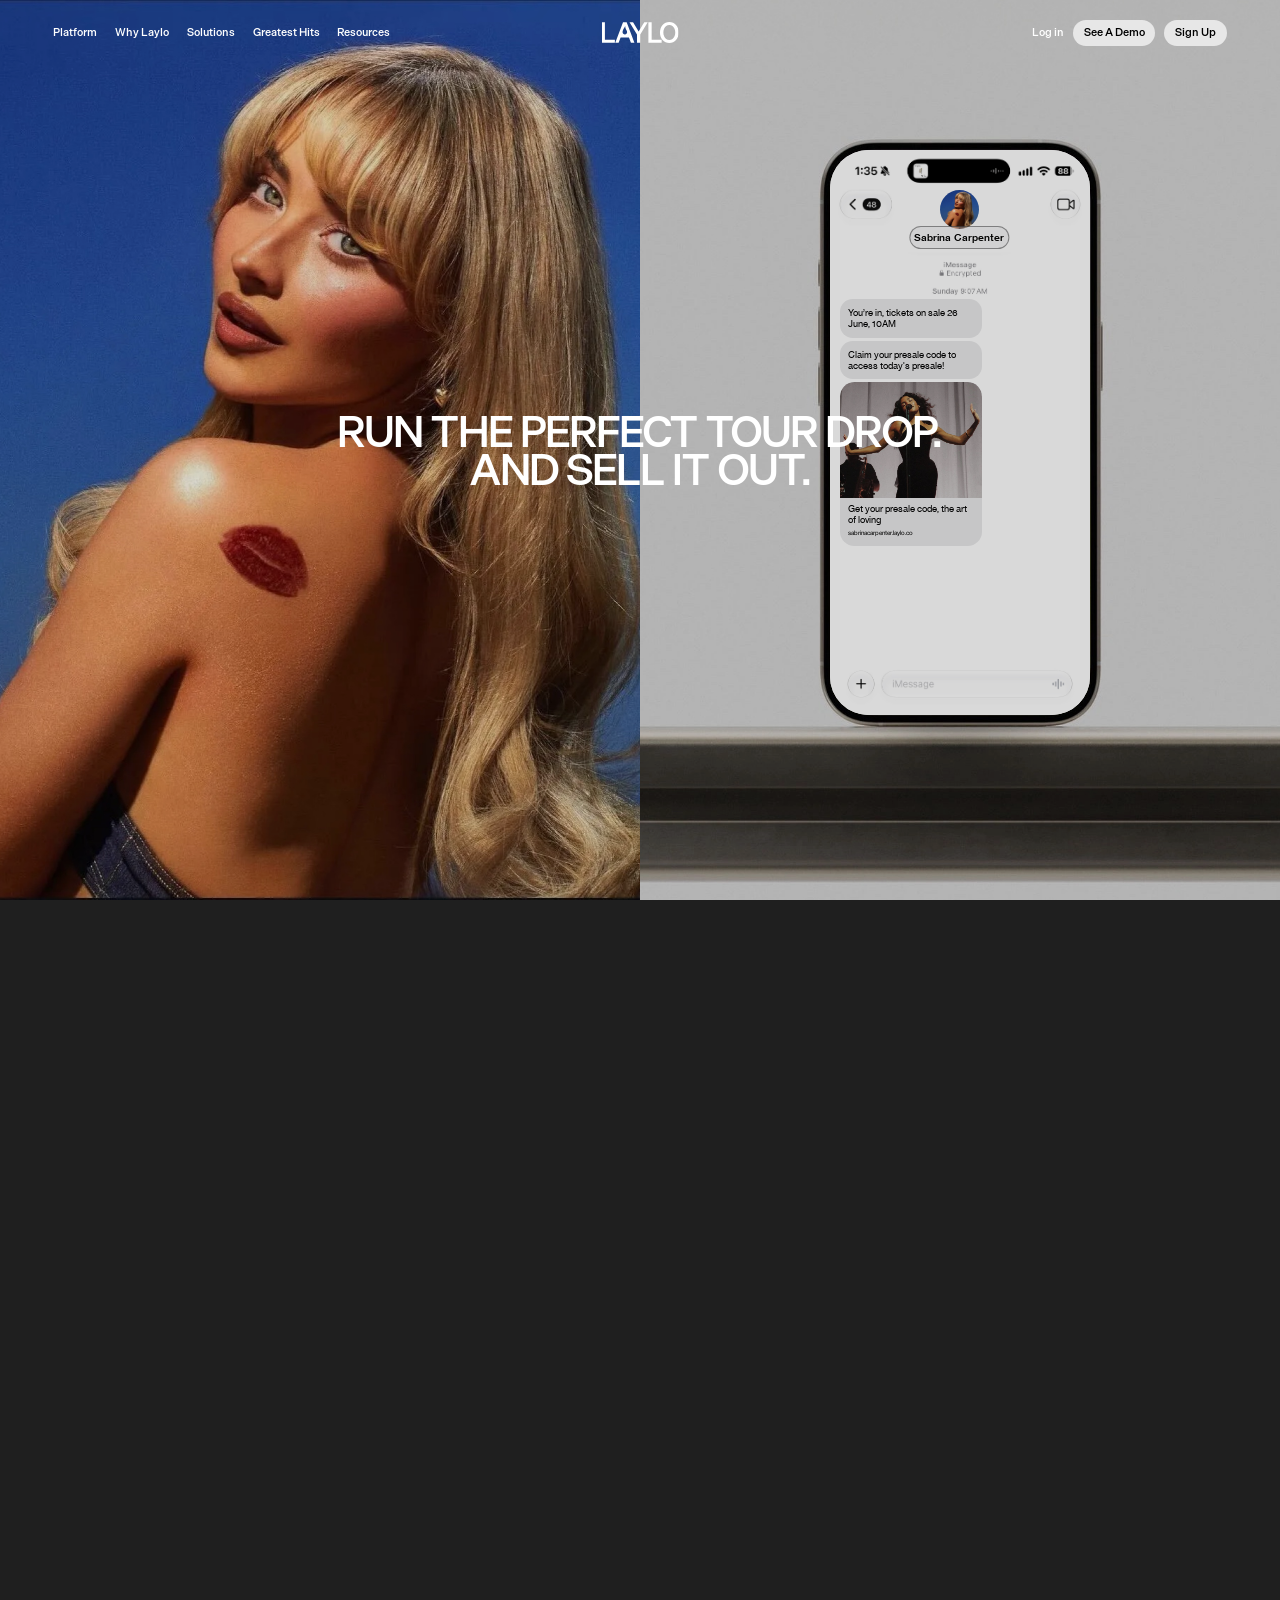
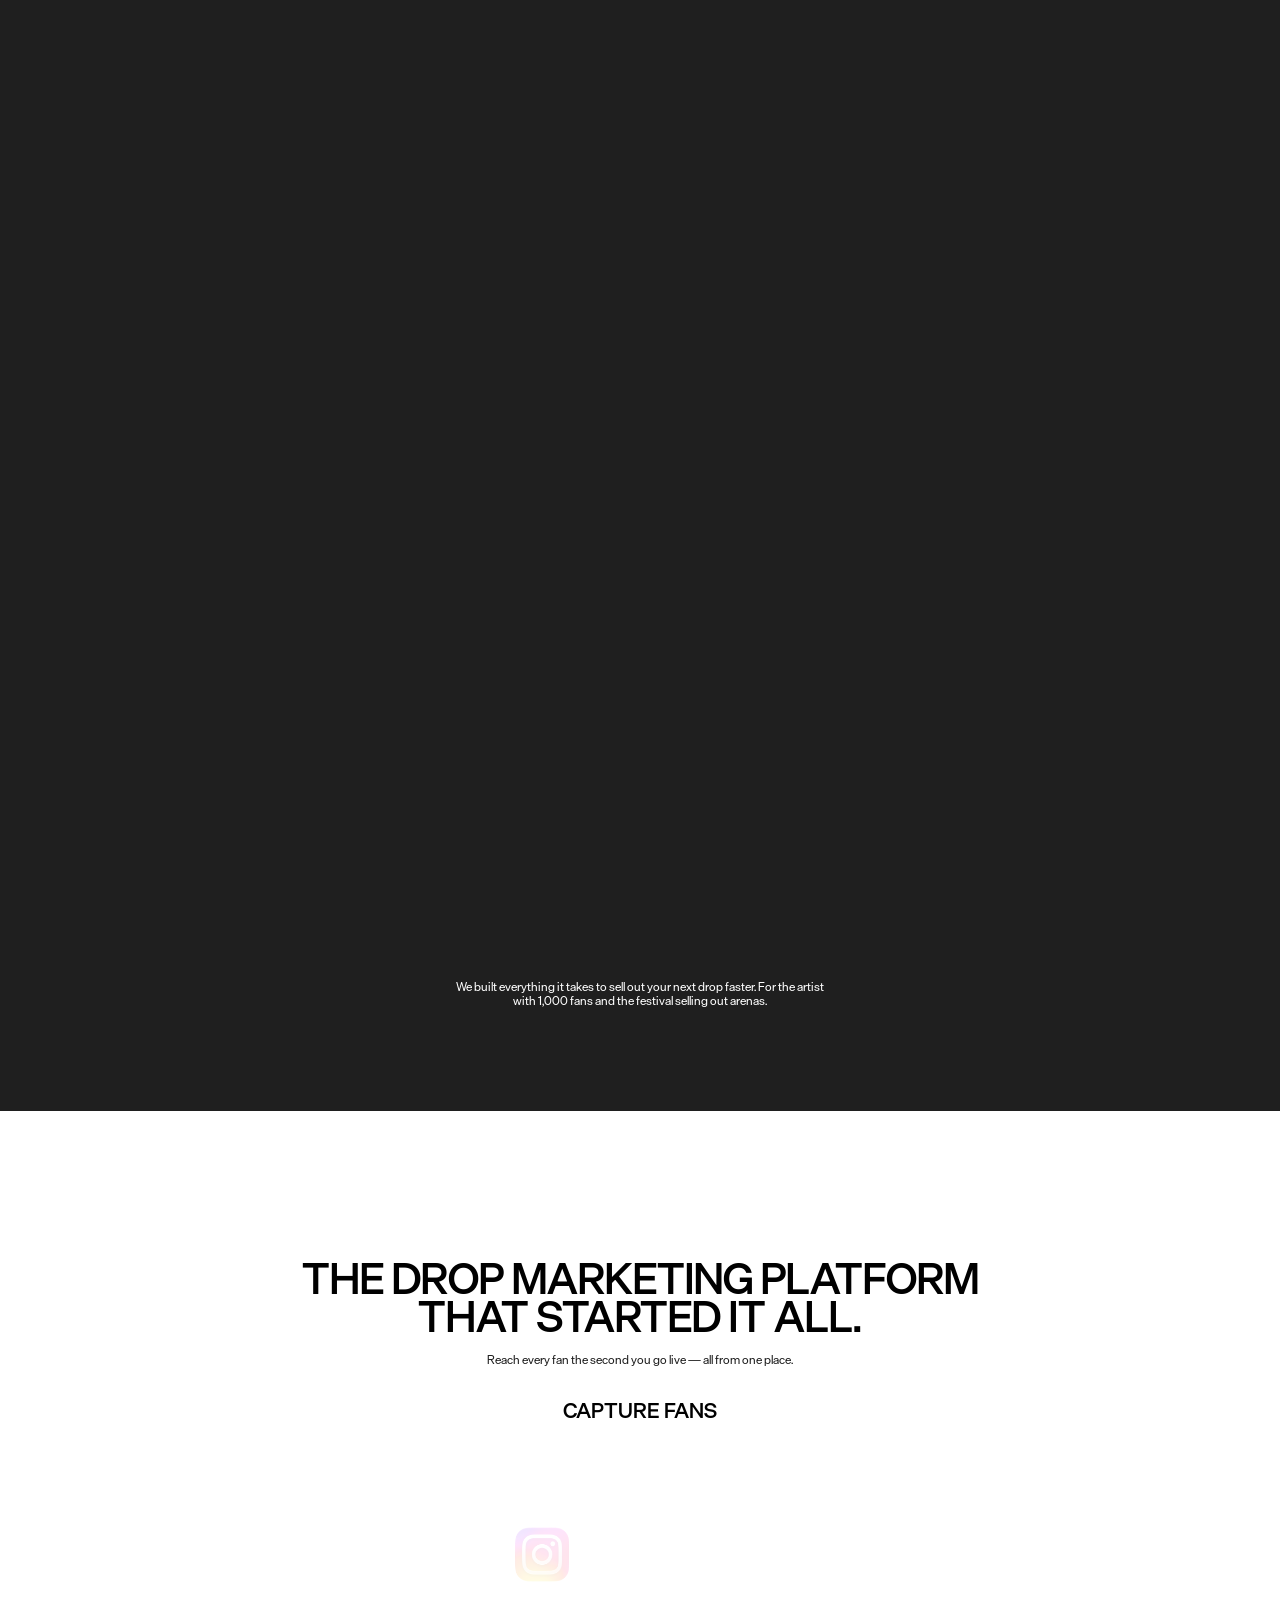
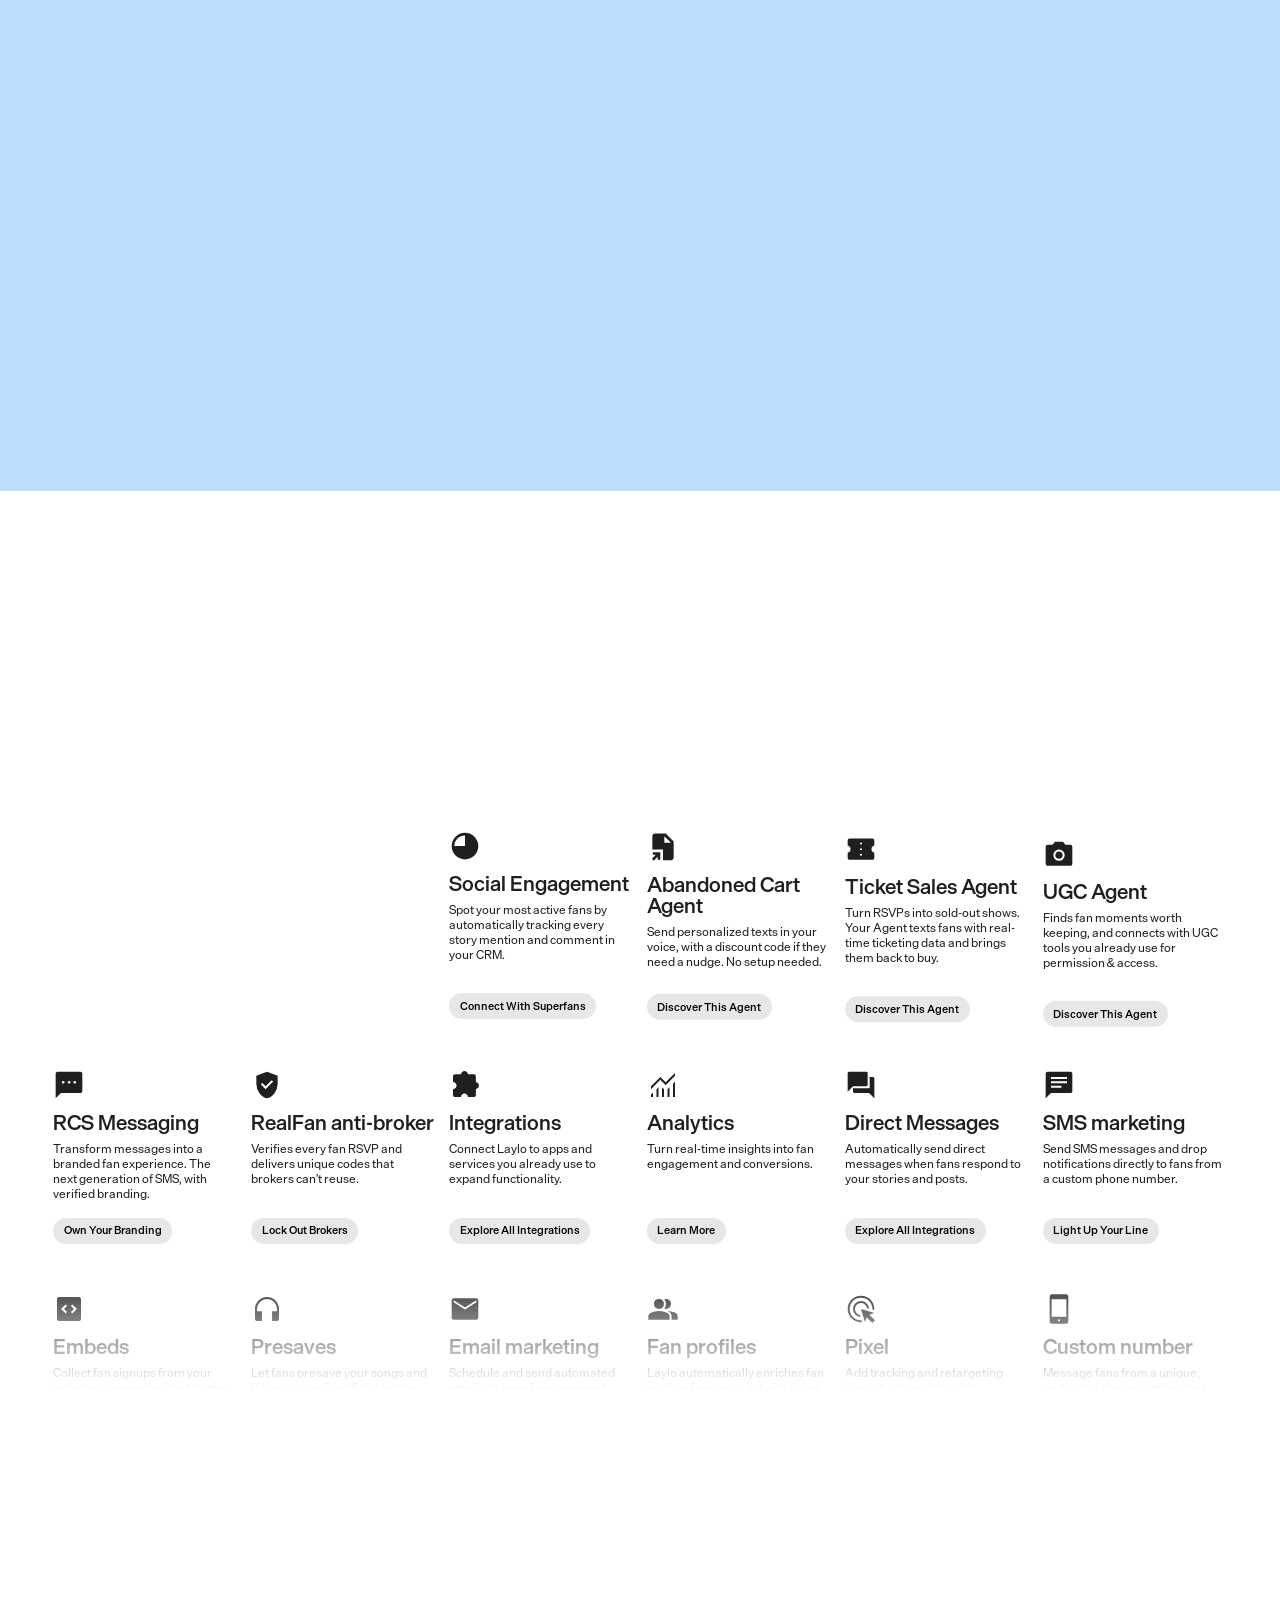
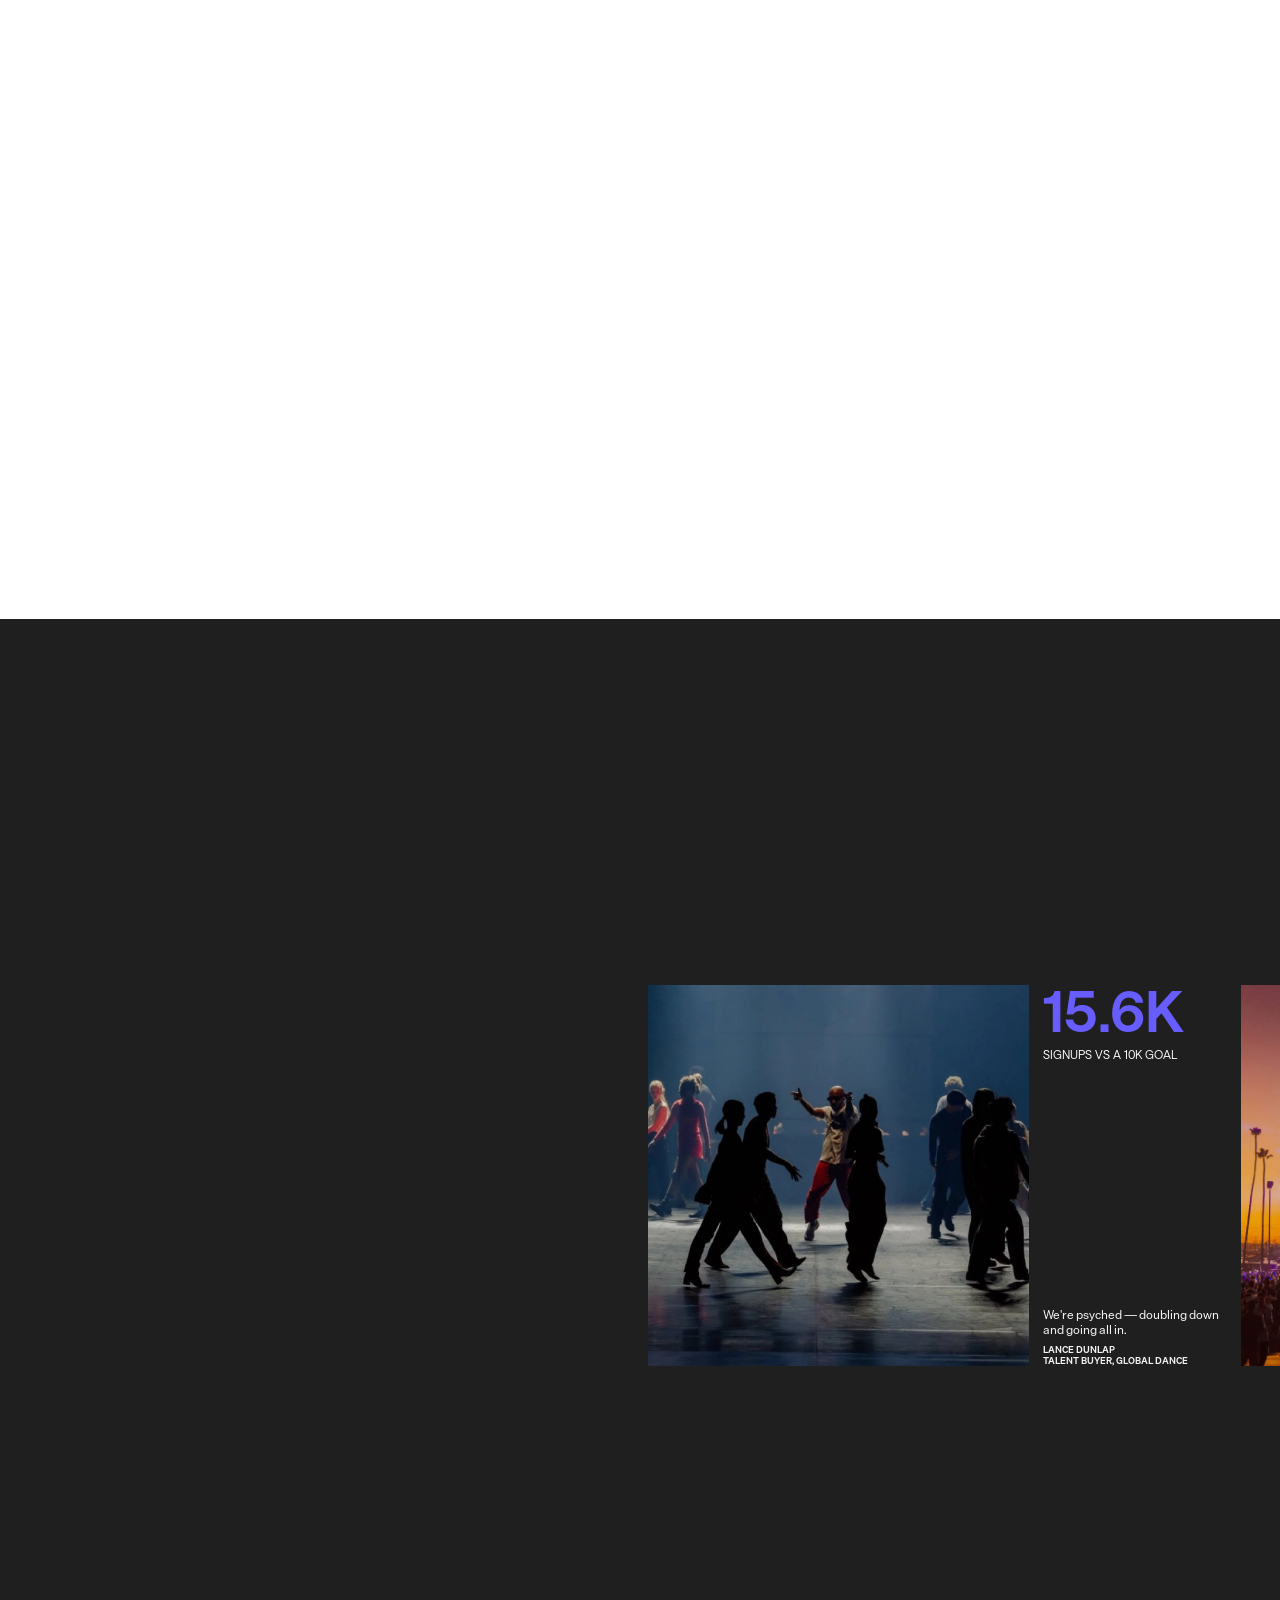
==== index.html @ ab3dd994 "Initialize" ====
<!doctype html>
<html lang="en">
<head>
  <meta charset="utf-8" />
  <meta name="viewport" content="width=device-width, initial-scale=1" />
  <title>Laylo — Run the perfect drop</title>
  <link rel="preload" href="./fonts/TestDieGroteskVF-Roman.ttf" as="font" type="font/ttf" crossorigin />
  <link rel="stylesheet" href="./styles.css" />
  <!-- Vendored locally so the prototype runs offline. -->
  <script src="./vendor/react.min.js"></script>
  <script src="./vendor/react-dom.min.js"></script>
  <script src="./vendor/htm.umd.js"></script>
  <script src="./vendor/gsap.min.js"></script>
  <script src="./vendor/ScrollTrigger.min.js"></script>
  <script src="./vendor/lenis.min.js"></script>
</head>
<body>
  <div id="root"></div>
  <script type="module" src="./src/main.js"></script>
</body>
</html>
---- styles.css ----
/* Laylo homepage prototype.
   Desktop: 1rem == 1 Figma px on the 1440 × 800 frame, scaled to fit the viewport
   (width-limited, or height-limited on short screens so pinned frames always fit). */

@font-face {
  font-family: "Die";
  src: url("./fonts/TestDieGroteskVF-Roman.ttf") format("truetype");
  font-weight: 100 900;
  font-display: block;
}
@font-face { font-family: "Saans"; src: url("./fonts/Saans-TRIAL-Regular.otf") format("opentype"); font-weight: 400; font-display: block; }
@font-face { font-family: "Saans"; src: url("./fonts/Saans-TRIAL-SemiBold.otf") format("opentype"); font-weight: 600; font-display: block; }
/* Neue Haas Grotesk: only for the iMessage UI on the hero phone screens (Figma uses it there). */
@font-face { font-family: "NHG"; src: url("./fonts/NHaasGroteskTXPro-55Rg.ttf") format("truetype"); font-weight: 400; }
@font-face { font-family: "NHG"; src: url("./fonts/NHaasGroteskTXPro-65Md.ttf") format("truetype"); font-weight: 500; }

:root {
  --ink: #1f1f1f;
  --purple: #675dff;
  --blue: #bcdfff;
  --chip: #e7e7e7;
  --ease: cubic-bezier(.2, .7, .1, 1);
}

html {
  font-size: min(calc(100vw / 1440), calc(100vh / 800));
  -webkit-text-size-adjust: 100%;
}
@supports (height: 100svh) { html { font-size: min(calc(100vw / 1440), calc(100svh / 800)); } }

*, *::before, *::after { box-sizing: border-box; }
body {
  margin: 0;
  background: var(--ink);
  color: var(--ink);
  font-family: "Die", "Helvetica Neue", Arial, sans-serif;
  font-variation-settings: "opsz" 6;
  font-size: 14rem;
  -webkit-font-smoothing: antialiased;
  -moz-osx-font-smoothing: grayscale;
  overflow-x: hidden;
}
img { display: block; }
button { font: inherit; color: inherit; background: none; border: 0; padding: 0; cursor: pointer; }
a { color: inherit; text-decoration: none; }
p, h1, h2, h3, ul, figure { margin: 0; padding: 0; }
ul { list-style: none; }

/* Die Grotesk named styles: A/B/C/D are the opsz 6/18/30/42 instances. */
.fA { font-family: "Die", sans-serif; font-variation-settings: "opsz" 6; }
.fB { font-family: "Die", sans-serif; font-variation-settings: "opsz" 18; }
.fC { font-family: "Die", sans-serif; font-variation-settings: "opsz" 30; }
.fD { font-family: "Die", sans-serif; font-variation-settings: "opsz" 42; }
.saans { font-family: "Saans", "Helvetica Neue", sans-serif; font-variation-settings: normal; }

.h-xl { font-size: 48rem; font-weight: 500; line-height: 0.9; text-transform: uppercase; text-align: center; letter-spacing: 0; }
.mask { display: block; overflow: hidden; padding-bottom: 0.04em; margin-bottom: -0.04em; }
.mask > span { display: block; }

/* A 1440 × 800 design frame, centred in its (pinned) viewport. */
.stage { position: relative; width: 1440rem; height: 800rem; margin: 0 auto; }

/* ---------- Buttons ---------- */
.pill {
  display: inline-flex; align-items: center; justify-content: center;
  padding: 8rem 12rem; border-radius: 20rem; background: var(--chip); color: #000;
  font-size: 12rem; line-height: 1.1; font-weight: 500; text-transform: capitalize; white-space: nowrap;
  transition: background .3s var(--ease), color .3s var(--ease), transform .3s var(--ease);
}
.pill:hover { background: #fff; transform: translateY(-1rem); }
.pill--grey:hover { background: var(--purple); color: #fff; }
.pill--purple { background: var(--purple); color: #fff; }
.pill--purple:hover { background: #5246f0; }
.outline-pill {
  display: inline-flex; padding: 10rem 20rem; border: 1.13rem solid currentColor; border-radius: 35rem;
  font-size: 10rem; font-weight: 600; text-transform: uppercase; line-height: normal; white-space: nowrap;
  transition: background .3s var(--ease), color .3s var(--ease);
}

/* ---------- Nav ---------- */
.navrow { position: relative; height: 73rem; color: #fff; }
.navrow__links { position: absolute; left: 60rem; top: 30rem; display: flex; gap: 20rem; font-size: 12rem; font-weight: 500; line-height: 1.1; }
.navrow__links a { position: relative; }
.navrow__links a::after {
  content: ""; position: absolute; left: 0; right: 0; bottom: -3rem; height: 1px; background: currentColor;
  transform: scaleX(0); transform-origin: right; transition: transform .4s var(--ease);
}
.navrow__links a:hover::after { transform: scaleX(1); transform-origin: left; }
.navrow__logo { position: absolute; left: 50%; top: 25rem; transform: translateX(-50%); }
.navrow__logo img { width: 86.34rem; height: 23rem; }
.navrow__actions { position: absolute; right: 60rem; top: 22rem; display: flex; align-items: center; gap: 10rem; font-size: 12rem; font-weight: 500; }
.navrow__login { line-height: 1.1; opacity: 1; transition: opacity .3s; }
.navrow__login:hover { opacity: .65; }

.nav {
  position: fixed; inset: 0 0 auto 0; z-index: 50; width: 100%;
  transition: transform .5s var(--ease), background-color .4s, backdrop-filter .4s;
}
.nav > .navrow { max-width: 1440rem; margin: 0 auto; }
.nav.is-solid {
  background: rgba(255, 255, 255, .08);
  -webkit-backdrop-filter: blur(18px) saturate(1.4); backdrop-filter: blur(18px) saturate(1.4);
}
/* Over light sections: dark text and logo on the same frosted glass. */
.nav .navrow, .nav .navrow__logo img { transition: color .4s var(--ease), filter .4s var(--ease); }
.nav.on-light .navrow { color: var(--ink); }
.nav.on-light .navrow__logo img { filter: brightness(0.12); }
.nav.on-light.is-solid { background: rgba(255, 255, 255, .35); }
.nav.is-hidden { transform: translateY(-100%); }

/* ---------- Hero (Landing Scroll) ---------- */
.hero { position: relative; height: 100vh; height: 100svh; overflow: hidden; background: var(--ink); color: #fff; }
/* Right half: the 720 × 800 Figma phone panel, scaled by --p to cover the half (hero.js). */
.hero__right {
  --p: max(calc(50vw / 720), calc(100vh / 800));
  position: absolute; left: 50%; top: 0; width: 50%; height: 100%; overflow: hidden; background: #d9d9d9;
}
.hero__stage { position: absolute; left: 50%; top: 50%; width: calc(720 * var(--p)); height: calc(800 * var(--p)); translate: -50% -50%; }
.hero__stage > * { position: absolute; }
.hero__phone { overflow: hidden; }
.hero__phone img { position: absolute; left: 0; top: 0.04%; width: 100%; height: 99.93%; object-fit: cover; }
.hero__screen { overflow: hidden; isolation: isolate; background: #fff; will-change: clip-path; }
.hero__screen > * { position: absolute; }
.hero__base { left: 0; top: 0; width: 100%; height: 100%; object-fit: cover; }
.hero__white { background: #fff; }
.hero__tint { mix-blend-mode: multiply; }
.hero__shade { inset: 0; background: rgba(0, 0, 0, .15); pointer-events: none; }
.nhg { font-family: "NHG", "Helvetica Neue", Arial, sans-serif; font-weight: 400; font-variation-settings: normal; color: #000; line-height: normal; }
.nhg-md { font-weight: 500; }
.hero__name { translate: -50% 0; white-space: nowrap; background: rgba(233, 233, 234, .4); border: 0 solid rgba(0, 0, 0, .4); }
.hero__avatar { border-radius: 50%; object-fit: cover; }
.hero__bubble { display: flex; align-items: center; }
.hero__bubble p, .hero__card p { margin: 0; width: 100%; }
.hero__card { display: flex; flex-direction: column; align-items: stretch; justify-content: center; overflow: hidden; }
.hero__cardImg { position: relative; flex: none; width: 100%; overflow: hidden; }
.hero__cardImg img { width: 100%; height: 100%; object-fit: cover; }
.hero__col { display: flex; flex-direction: column; }
.hero__col > * { position: relative; left: auto !important; top: auto !important; flex: none; }
.hero__left { position: absolute; left: 0; top: 0; width: 50%; height: 100%; overflow: hidden; }
.hero__img { position: absolute; inset: 0; overflow: hidden; will-change: clip-path; }
/* Legibility: the same 15% dark layer Figma puts on the phone frames, on every left photo too. */
.hero__img::after { content: ""; position: absolute; inset: 0; background: rgba(0, 0, 0, .15); pointer-events: none; }
.hero__img img { width: 100%; height: 100%; object-fit: cover; will-change: transform; }
.hero__title {
  position: absolute; left: 50%; top: 50%; transform: translate(-50%, -50%); z-index: 2;
  font-size: 48rem; font-weight: 500; line-height: 0.9; text-align: center; white-space: nowrap;
}
.hero__line { display: block; overflow: hidden; padding-bottom: 0.05em; margin-bottom: -0.05em; }
.hero__lineInner { display: block; }
.hero__slot { position: relative; display: inline-block; height: 0.9em; vertical-align: top; overflow: hidden; }
.hero__word { position: absolute; left: 50%; top: 0; white-space: nowrap; }

/* ---------- Strip (Section 7) ---------- */
.strip { position: relative; height: 800rem; background: var(--ink); color: #fff; overflow: hidden; }
.strip__title { position: absolute; left: 0; right: 0; top: 106.76rem; color: #fff; }
.strip__viewport { position: absolute; left: 0; right: 0; top: 282rem; height: 300rem; }
.strip__track { display: flex; gap: 14.65rem; width: max-content; will-change: transform; }
.strip__item { width: 235rem; flex: none; cursor: pointer; }
.strip__media { width: 235rem; height: 235rem; overflow: hidden; background: #2a2a2a; }
.strip__media img { width: 100%; height: 100%; object-fit: cover; transition: transform 1s var(--ease), filter .6s; }
.strip__item:hover .strip__media img { transform: scale(1.06); }
.strip__track:hover .strip__item:not(:hover) .strip__media img { filter: brightness(.55); }
.strip__cap { position: relative; display: block; height: 64rem; padding-top: 10rem; }
.strip__name {
  display: block; font-size: 32rem; font-weight: 500; line-height: 0.8; height: 26rem; padding-top: 1rem;
  transform: translateY(105%); transition: transform .6s var(--ease);
}
.strip__meta {
  display: flex; justify-content: space-between; margin-top: 4rem; font-size: 14rem; line-height: 1.18;
  opacity: 0; transform: translateY(6rem); transition: opacity .4s, transform .6s var(--ease);
}
.strip__rule {
  position: absolute; left: 0; right: 0; top: 62rem; height: 1px; background: rgba(255, 255, 255, .55);
  transform: scaleX(0); transform-origin: left; transition: transform .7s var(--ease);
}
.strip__item:hover .strip__name { transform: none; }
.strip__item:hover .strip__meta { opacity: 1; transform: none; transition-delay: .08s; }
.strip__item:hover .strip__rule { transform: scaleX(1); transition-delay: .12s; }
.strip__copy { position: absolute; left: 50%; top: 651rem; width: 430rem; transform: translateX(-50%); display: flex; flex-direction: column; align-items: center; gap: 20.96rem; }
.strip__copy p { font-size: 14rem; line-height: 1.18; text-align: center; }
.strip .outline-pill:hover { background: #fff; color: var(--ink); }

/* ---------- Platform (Section 2A–2C) ---------- */
.pf { position: relative; background: #fff; }
.pf__pin { position: relative; height: 100vh; height: 100svh; overflow: hidden; background: #fff; display: flex; align-items: center; }
.pf__stage { pointer-events: none; z-index: 2; }
.pf__head { position: absolute; left: 0; right: 0; top: 60rem; text-align: center; }
.pf__head .h-xl { color: #000; }
.pf__sub { position: absolute; left: 50%; top: 106rem; width: 430rem; transform: translateX(-50%); font-size: 14rem; line-height: 1.18; }
.pf__labels {
  position: absolute; left: -50vw; right: -50vw; top: 220rem; height: 24rem;
  /* Figma's left-edge white fade (Rectangle 2147237524): hidden until x=144, clear from x=232. */
  -webkit-mask-image: linear-gradient(to right, transparent calc(50vw + 144rem), #000 calc(50vw + 232rem));
  mask-image: linear-gradient(to right, transparent calc(50vw + 144rem), #000 calc(50vw + 232rem));
}
.pf__track {
  position: absolute; left: 50vw; top: 0; display: flex; align-items: center; gap: 10rem; width: max-content;
  font-size: 24rem; font-weight: 500; line-height: 0.9; text-transform: uppercase; white-space: nowrap; color: #000;
}
.pf__conn { display: block; width: 40rem; height: 1px; background: linear-gradient(to left, rgba(0, 0, 0, .2), rgba(102, 102, 102, .04)); }
/* Diagram window: starts under the step label and fades content out as it passes upward. */
.pf__window {
  position: absolute; left: 0; right: 0; bottom: 0; top: calc(50% - 400rem + 250rem); overflow: hidden;
  -webkit-mask-image: linear-gradient(to bottom, transparent 0, #000 46rem);
  mask-image: linear-gradient(to bottom, transparent 0, #000 46rem);
}
.pf__canvas { position: absolute; left: 50%; top: -250rem; width: 1440rem; height: 2000rem; margin-left: -720rem; will-change: transform; }
.pf__canvas > * { position: absolute; }
.pf__icon { width: 95rem; height: 95rem; z-index: 2; }
.pf__icon.is-round { border-radius: 24rem; }
.pf__elbow { z-index: 1; }
.pf__vline { width: 1px; margin-left: -0.5px; background: linear-gradient(to bottom, #000, rgba(102, 102, 102, .2)); z-index: 0; }
.pf-draw { will-change: clip-path; }
.pf__pill {
  left: 720rem; top: 512rem; transform-origin: center; translate: -50% 0; z-index: 3;
  padding: 10rem 20rem; border: 1.13rem solid #000; border-radius: 35rem; background: #fff;
  font-size: 10rem; font-weight: 600; line-height: normal; text-transform: uppercase; white-space: nowrap; color: #000;
}
.pf__card { left: 566rem; top: 559rem; width: 308rem; height: 308rem; padding: 29rem 20rem 0; border-radius: 20rem; background: #f5f5f5; z-index: 2; color: #000; }
.pf__cardName { font-size: 24rem; font-weight: 500; line-height: 0.9; text-transform: uppercase; }
.pf__cardSub { margin-top: 4.4rem; font-size: 14rem; font-weight: 500; line-height: 1.18; }
.pf__rows { position: absolute; left: 20rem; right: 20rem; top: 143rem; font-size: 14rem; font-weight: 500; line-height: 1.18; }
.pf__row { --rule: 1; position: relative; display: flex; height: 31rem; padding-top: 13rem; }
.pf__row::before { content: ""; position: absolute; left: 0; right: 0; top: 0; height: 1px; background: rgba(0, 0, 0, .45); transform: scaleX(var(--rule)); transform-origin: left; }
.pf__row span:first-child { width: 142rem; flex: none; }
.pf__phone { left: 437rem; top: 896rem; width: 566rem; height: 566rem; z-index: 2; }
.pf__phone > * { position: absolute; }
/* Plain phone frame: black bezel + thin metal edge, drawn around the screen with shadows. */
.pf__screen {
  left: 181.12rem; top: 57.03rem; width: 203.76rem; height: 439.59rem; border-radius: 26.41rem; overflow: hidden; background: #fff;
  box-shadow: 0 0 0 6rem #111, 0 0 0 7.5rem #3a3a3c, 0 30rem 60rem rgba(0, 0, 0, .16);
}
.pf__screen img { position: absolute; inset: 0; width: 100%; height: 100%; object-fit: cover; object-position: top center; }
.pf__panel {
  left: 394rem; top: 1838rem; width: 652rem; height: 123rem; border-radius: 20rem; background: #f3f3f3; z-index: 2;
  padding: 24rem 10rem 0 20rem; font-size: 14rem; font-weight: 500; line-height: 1.18; color: #000;
}
.pf__bar { display: flex; align-items: flex-start; height: 30.5rem; }
.pf__barLabel { width: 72rem; flex: none; }
.pf__barTrack { position: relative; width: 468rem; height: 18rem; background: #e1e1e1; flex: none; }
.pf__barFill { position: absolute; left: 0; top: 0; height: 100%; background: var(--purple); transform-origin: left; }
.pf__barValue { flex: 1; text-align: right; font-variant-numeric: tabular-nums; }

/* ---------- Agents (Section 3A–3C) ---------- */
.ag { position: relative; background: var(--blue); }
.ag__pin { position: relative; height: 100vh; height: 100svh; display: flex; align-items: center; overflow: hidden; background: var(--blue); }
.ag__title { position: absolute; left: 0; right: 0; top: 60.38rem; color: var(--ink); }
.ag__sub { position: absolute; left: 50%; top: 156.38rem; width: 430rem; transform: translateX(-50%); text-align: center; font-size: 14rem; line-height: 1.18; }
.ag__tabs {
  position: absolute; left: 501rem; top: 193.38rem; width: 435rem; height: 39rem; padding: 4rem;
  display: flex; gap: 4rem; border-radius: 30rem; background: rgba(255, 255, 255, .4);
}
.ag__tabs::before { content: none; }
.ag__ind { position: absolute; left: 0; top: 4rem; height: 31rem; width: 104.26rem; border-radius: 35rem; background: var(--purple); z-index: 1; }
.ag__tab {
  position: relative; height: 31rem; width: 104.26rem; padding: 0 10rem; border-radius: 35rem; background: #fff; color: var(--ink);
  font-size: 10rem; font-weight: 600; text-transform: uppercase; line-height: normal; transition: color .35s var(--ease), background .35s;
}
.ag__tab:nth-of-type(3) { width: 102rem; }
.ag__tab span, .ag__tab { z-index: 0; }
.ag__tab.is-active { background: transparent; color: #fff; z-index: 2; }
.ag__tab:not(.is-active):hover { background: #f2f0ff; }
.ag__body { position: absolute; left: 0; top: 311rem; width: 1440rem; height: 429rem; }
.ag__left { position: absolute; left: 60rem; top: 0; width: 430rem; }
.ag__phases { display: flex; gap: 0; height: 10rem; }
.ag__phase {
  font-size: 10rem; font-weight: 700; line-height: 1; text-transform: uppercase; color: var(--ink); opacity: .2;
  transition: opacity .4s var(--ease); white-space: nowrap;
}
.ag__phase:nth-child(1) { width: 55rem; text-align: left; }
.ag__phase:nth-child(2) { width: 55rem; text-align: left; }
.ag__phase.is-active, .ag__phase:hover { opacity: 1; }
.ag__h { margin-top: 20.8rem; width: 382rem; font-size: 36rem; font-weight: 500; line-height: 1; }
.ag__p { margin-top: 10rem; width: 373rem; font-size: 14rem; line-height: 1.2; }
.ag__features { display: flex; gap: 15rem; margin-top: 20rem; font-size: 14rem; line-height: 1.2; }
.ag__features li { width: 96rem; padding-top: 4rem; border-top: 1px solid rgba(31, 31, 31, .45); }
.ag__divider { position: absolute; left: 601rem; top: 0; width: 1px; height: 429rem; background: var(--ink); }
.ag__img { position: absolute; left: 617rem; top: 0; width: 429rem; height: 429rem; overflow: hidden; background: #9cc7ee; }
.ag__imgLayer { position: absolute; inset: 0; overflow: hidden; }
.ag__imgLayer img { position: absolute; max-width: none; transform-origin: 50% 50%; }
.ag__right { position: absolute; left: 1062rem; top: 0; width: 318rem; height: 429rem; display: flex; flex-direction: column; justify-content: space-between; font-size: 14rem; line-height: 1.2; color: var(--ink); }
.ag__client { font-size: 10rem; font-weight: 700; line-height: 1.2; text-transform: uppercase; }
.ag__stat { margin-top: 10rem; font-size: 36rem; font-weight: 500; line-height: 0.9; }
.ag__statSub { margin-top: 10rem; }
.ag__who { margin-top: 10rem; font-size: 10rem; font-weight: 700; line-height: 1.2; text-transform: uppercase; }

/* ---------- Tools (Section 8) ---------- */
.tools { position: relative; background: #fff; }
.tools__pin { position: relative; height: 100vh; height: 100svh; display: flex; align-items: center; overflow: hidden; background: #fff; }
/* The headline frame overlaps the scrolling grid; let clicks and hovers through to the tools. */
.tools__stage { pointer-events: none; }
.tools__title { position: absolute; left: 0; right: 0; top: 94rem; color: #000; z-index: 3; }
/* Scrolling window under the fixed headline: starts at frame y=190, runs to the viewport bottom,
   faded at both edges so rows rise in and drift out. */
.tools__window {
  position: absolute; left: 0; right: 0; bottom: 0; top: calc(50% - 400rem + 190rem); overflow: hidden;
  -webkit-mask-image: linear-gradient(to bottom, transparent 0, #000 60rem, #000 calc(100% - 140rem), transparent 100%);
  mask-image: linear-gradient(to bottom, transparent 0, #000 60rem, #000 calc(100% - 140rem), transparent 100%);
}
.tools__grid {
  position: absolute; left: 50%; top: 85rem; width: 1320rem; margin-left: -660rem;
  display: grid; grid-template-columns: repeat(6, 1fr); column-gap: 16rem; row-gap: 56rem; will-change: transform;
}
.tool { display: flex; flex-direction: column; align-items: flex-start; }
/* Icon is the SVG used as a mask over a solid fill, so its colour can change on hover. */
.tool__icon {
  display: block; width: 36rem; height: 36rem; background-color: #1f1f1f;
  -webkit-mask: var(--icon) center / contain no-repeat; mask: var(--icon) center / contain no-repeat;
  transition: transform .5s var(--ease), background-color .3s var(--ease);
}
.tool:has(.pill:hover) .tool__icon { background-color: var(--purple); }
.tool:hover .tool__icon { transform: translateY(-4rem) rotate(-6deg); }
.tool__name { margin-top: 12rem; font-size: 24rem; font-weight: 500; line-height: 1; color: var(--ink); }
.tool__body { margin-top: 10rem; margin-bottom: 18rem; font-size: 14rem; line-height: 1.2; color: var(--ink); }
/* Cards in a row stretch to the same height; auto margin pins every CTA to the bottom edge. */
.tool .pill { margin-top: auto; }

/* ---------- Testimonials (Section 9) ---------- */
.tm { position: relative; background: var(--ink); color: #fff; }
.tm__pin { position: relative; height: 100vh; height: 100svh; display: flex; align-items: center; overflow: hidden; background: var(--ink); }
.tm__title { position: absolute; left: 50%; top: 115rem; width: 900rem; transform: translateX(-50%); color: #fff; }
.tm__track { position: absolute; left: -608rem; top: 305rem; display: flex; gap: 16rem; width: max-content; will-change: transform; }
.tm__card { display: flex; gap: 16rem; width: 652rem; flex: none; }
.tm__img { position: relative; width: 429rem; height: 429rem; overflow: hidden; flex: none; background: #2a2a2a; }
.tm__img img { position: absolute; max-width: none; object-fit: cover; transition: transform 1.2s var(--ease); }
.tm__card:hover .tm__img img { transform: scale(1.05); }
.tm__text { width: 207rem; height: 429rem; display: flex; flex-direction: column; justify-content: space-between; }
.tm__stat { font-size: 64rem; font-weight: 600; line-height: 0.8; color: var(--purple); padding-top: 2rem; }
.tm__label { margin-top: 20rem; font-size: 13.25rem; line-height: 0.8; text-transform: uppercase; }
.tm__quote { font-size: 14rem; line-height: 1.2; color: #f1f1f1; }
.tm__who { margin-top: 8rem; font-size: 10rem; font-weight: 700; line-height: 1.2; text-transform: uppercase; color: #f1f1f1; }

/* ---------- Footer ---------- */
.ft { position: relative; height: 515rem; background: var(--purple); color: #fff; overflow: hidden; }
.ft__nav { position: relative; max-width: 1440rem; margin: 0 auto; }
.ft__nav .navrow { margin-top: 8rem; }
.ft__nav .navrow__links { top: 30rem; }
.ft__nav .navrow__actions { top: 22rem; }
.ft__nav .pill:hover { background: #fff; }
.ft__mark { position: absolute; left: 50%; bottom: 60.37rem; width: 1320rem; height: 351.63rem; transform: translateX(-50%); overflow: hidden; cursor: default; }

/* ---------- Modal ---------- */
.modal { position: fixed; inset: 0; z-index: 100; display: grid; place-items: center; padding: 20px; background: rgba(15, 15, 15, .6); -webkit-backdrop-filter: blur(6px); backdrop-filter: blur(6px); }
.modal__panel { position: relative; width: min(440px, 100%); padding: 36px 32px 28px; border-radius: 20px; background: #fff; color: var(--ink); box-shadow: 0 30px 80px rgba(0, 0, 0, .35); }
.modal__close { position: absolute; right: 14px; top: 10px; font-size: 26px; line-height: 1; padding: 6px; opacity: .5; }
.modal__close:hover { opacity: 1; }
.modal__title { font-size: 30px; font-weight: 500; line-height: .95; text-transform: uppercase; }
.modal__sub { margin-top: 10px; font-size: 14px; line-height: 1.3; opacity: .75; }
.modal__fields { display: grid; gap: 12px; margin-top: 22px; }
.field { display: grid; gap: 6px; font-size: 11px; font-weight: 700; text-transform: uppercase; letter-spacing: .02em; }
.field input, .field select {
  font: 500 15px/1.2 "Die", sans-serif; font-variation-settings: "opsz" 6; text-transform: none; letter-spacing: 0;
  padding: 12px 14px; border: 1px solid #d9d9d9; border-radius: 10px; background: #fafafa; color: var(--ink); outline: none;
  transition: border-color .2s, background .2s;
}
.field input:focus, .field select:focus { border-color: var(--purple); background: #fff; }
.modal .pill { font-size: 14px; padding: 13px 20px; border-radius: 30px; }
.modal__submit { width: 100%; margin-top: 20px; }
.modal__submit[disabled] { opacity: .7; cursor: progress; }
.modal__fine { margin-top: 12px; font-size: 11px; text-align: center; opacity: .5; }
.modal__done { display: grid; justify-items: center; gap: 12px; text-align: center; padding: 10px 0; }
.modal__check { width: 54px; height: 54px; display: grid; place-items: center; border-radius: 50%; background: var(--purple); color: #fff; font-size: 26px; }

/* ---------- Mobile (no Figma mobile design: simplified, same choreography where it fits) ---------- */
@media (max-width: 767px) {
  html { font-size: calc(100vw / 390); }
  .h-xl { font-size: 26rem; }
  .navrow { height: 60rem; }
  .navrow__links { display: none; }
  .navrow__logo { left: 20rem; top: 22rem; transform: none; }
  .navrow__actions { right: 16rem; top: 16rem; }
  .navrow__login { display: none; }

  .hero__left { width: 100%; height: 58%; }
  .hero__right { --p: max(calc(100vw / 720), calc(42vh / 800)); left: 0; width: 100%; top: 58%; height: 42%; }
  .hero__title { font-size: 32rem; top: 60%; width: 340rem; white-space: normal; }

  .strip { height: 640rem; }
  .strip__title { top: 70rem; padding: 0 20rem; }
  .strip__viewport { top: 190rem; }
  .strip__track { gap: 10rem; }
  .strip__item, .strip__media { width: 200rem; }
  .strip__media { height: 200rem; }
  .strip__item:nth-child(6n + 2) .strip__name, .strip__item:nth-child(6n + 2) .strip__meta { transform: none; opacity: 1; }
  .strip__item:nth-child(6n + 2) .strip__rule { transform: none; }
  .strip__copy { top: 490rem; width: 330rem; }

  .stage { width: 390rem; height: 100%; }
  .pf__head { top: 76rem; padding: 0 12rem; }
  .pf__sub { top: 82rem; width: 330rem; }
  .pf__labels {
    top: 196rem;
    -webkit-mask-image: linear-gradient(to right, transparent calc(50vw + 4rem), #000 calc(50vw + 40rem));
    mask-image: linear-gradient(to right, transparent calc(50vw + 4rem), #000 calc(50vw + 40rem));
  }
  .pf__track { font-size: 16rem; }
  /* Diagram keeps its desktop geometry, zoomed to fit. zoom also scales the window's own offset. */
  .pf__window { zoom: 0.55; top: calc(236rem / 0.55); }
  .pf__canvas { top: -270rem; }

  .ag__pin, .tools__pin, .tm__pin { height: auto; display: block; padding: 90rem 0 60rem; }
  .ag__title, .ag__sub, .ag__tabs, .ag__body, .ag__left, .ag__right, .ag__img, .ag__divider,
  .tools__title, .tools__grid, .tm__title, .tm__track { position: relative; left: auto; top: auto; transform: none; }
  .ag__sub { width: auto; margin: 12rem 20rem 0; }
  .ag__tabs { margin: 18rem auto 0; width: 360rem; }
  .ag__tab { flex: 1; width: auto !important; font-size: 9rem; }
  .ag__body { width: auto; height: auto; padding: 32rem 20rem 0; display: flex; flex-direction: column; gap: 24rem; }
  .ag__left { width: auto; }
  .ag__h { width: auto; font-size: 30rem; }
  .ag__p { width: auto; }
  .ag__features { flex-wrap: wrap; gap: 12rem; }
  .ag__features li { width: calc(50% - 6rem); }
  .ag__divider { display: none; }
  .ag__img { width: 350rem; height: 350rem; }
  .ag__right { width: auto; height: auto; gap: 24rem; }

  .tools__title { padding: 0 20rem; }
  .tools__grid { width: auto; margin: 40rem 20rem 0; grid-template-columns: 1fr; row-gap: 36rem; left: auto; }
  .tool__name { font-size: 28rem; }
  .tools__pin { display: flex; flex-direction: column; }
  .tools__stage { order: -1; height: auto; }
  .tools__window { position: relative; top: auto; overflow: visible; -webkit-mask-image: none; mask-image: none; }

  .tm__title { width: auto; padding: 0 16rem; }
  .tm__track { margin-top: 36rem; padding: 0 20rem; overflow-x: auto; width: auto; scroll-snap-type: x mandatory; -webkit-overflow-scrolling: touch; }
  .tm__card { width: 300rem; flex-direction: column; scroll-snap-align: start; }
  .tm__card.is-peek { display: none; }
  .tm__img { width: 300rem; height: 300rem; }
  .tm__text { width: auto; height: auto; gap: 20rem; }
  .tm__stat { font-size: 48rem; }

  .ft { height: 220rem; }
  .ft__nav .navrow__links { display: none; }
  .ft__mark { width: 350rem; height: 93.24rem; bottom: 24rem; }
}

@media (prefers-reduced-motion: reduce) {
  *, *::before, *::after { transition-duration: .01ms !important; }
}
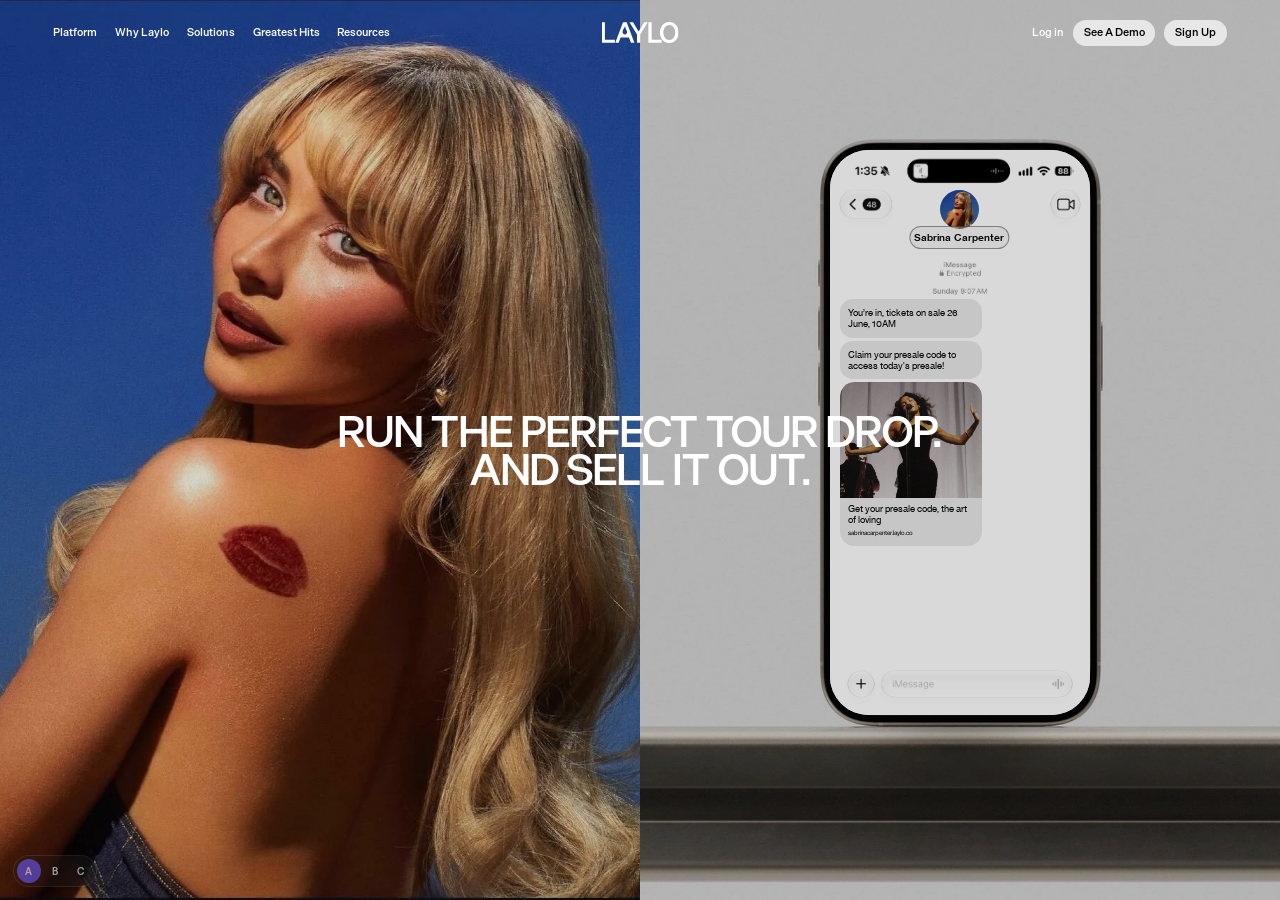
==== commit b9d6cd50: "Open the A/B/C switcher at the site root Version A moves to v1.html and the presentation shell becom" ====
--- a/index.html
+++ b/index.html
@@ -3,19 +3,71 @@
 <head>
   <meta charset="utf-8" />
   <meta name="viewport" content="width=device-width, initial-scale=1" />
-  <title>Laylo — Run the perfect drop</title>
-  <link rel="preload" href="./fonts/TestDieGroteskVF-Roman.ttf" as="font" type="font/ttf" crossorigin />
-  <link rel="stylesheet" href="./styles.css" />
-  <!-- Vendored locally so the prototype runs offline. -->
-  <script src="./vendor/react.min.js"></script>
-  <script src="./vendor/react-dom.min.js"></script>
-  <script src="./vendor/htm.umd.js"></script>
-  <script src="./vendor/gsap.min.js"></script>
-  <script src="./vendor/ScrollTrigger.min.js"></script>
-  <script src="./vendor/lenis.min.js"></script>
+  <title>Laylo — Presentation</title>
+  <!-- Presentation shell: shows Version A (v1.html), B (v2.html) or C (v3.html) full-screen,
+       with a small switch at the bottom left. No version is modified; each runs as-is in the frame.
+       Shortcut: press V to step to the next version. The URL hash (#a / #b / #c) remembers the choice. -->
+  <style>
+    @font-face { font-family: "Saans"; src: url("./fonts/Saans-TRIAL-SemiBold.otf") format("opentype"); font-weight: 600; }
+    html, body { margin: 0; height: 100%; overflow: hidden; background: #1f1f1f; }
+    iframe { position: fixed; inset: 0; width: 100%; height: 100%; border: 0; display: block; background: #1f1f1f; }
+    .switch {
+      position: fixed; left: 14px; bottom: 14px; z-index: 10;
+      display: flex; gap: 2px; padding: 3px; border-radius: 999px;
+      background: rgba(31, 31, 31, .5); -webkit-backdrop-filter: blur(14px) saturate(1.4); backdrop-filter: blur(14px) saturate(1.4);
+      box-shadow: 0 0 0 1px rgba(255, 255, 255, .16), 0 8px 24px rgba(0, 0, 0, .25);
+      opacity: .6; transition: opacity .3s ease;
+    }
+    .switch:hover, .switch:focus-within { opacity: 1; }
+    .switch button {
+      width: 24px; height: 24px; border: 0; margin: 0; padding: 0; border-radius: 999px; cursor: pointer;
+      background: transparent; color: #fff; font: 600 10px/1 "Saans", "Helvetica Neue", Arial, sans-serif;
+      letter-spacing: .04em; text-transform: uppercase; transition: background .25s ease;
+    }
+    .switch button:hover { background: rgba(255, 255, 255, .12); }
+    .switch button[aria-pressed="true"] { background: #675dff; }
+  </style>
 </head>
 <body>
-  <div id="root"></div>
-  <script type="module" src="./src/main.js"></script>
+  <iframe id="site" title="Laylo homepage prototype"></iframe>
+  <div class="switch" role="group" aria-label="Homepage version">
+    <button type="button" data-v="a" aria-label="Version A" title="Version A: original landing scroll (press V to switch)">A</button>
+    <button type="button" data-v="b" aria-label="Version B" title="Version B: split landing scroll (press V to switch)">B</button>
+    <button type="button" data-v="c" aria-label="Version C" title="Version C: full-bleed landing scroll (press V to switch)">C</button>
+  </div>
+  <script>
+    const PAGES = { a: "./v1.html", b: "./v2.html", c: "./v3.html" };
+    const ORDER = Object.keys(PAGES);
+    const frame = document.getElementById("site");
+    const buttons = document.querySelectorAll(".switch button");
+    let current = null;
+
+    function show(v) {
+      if (!PAGES[v] || v === current) return;
+      current = v;
+      history.replaceState(null, "", "#" + v);
+      buttons.forEach((b) => b.setAttribute("aria-pressed", String(b.dataset.v === v)));
+      frame.src = PAGES[v];
+    }
+    const flip = () => show(ORDER[(ORDER.indexOf(current) + 1) % ORDER.length]);
+    const onKey = (e) => {
+      const t = e.target;
+      if (e.metaKey || e.ctrlKey || e.altKey) return;
+      if (t && (t.tagName === "INPUT" || t.tagName === "TEXTAREA" || t.tagName === "SELECT" || t.isContentEditable)) return;
+      if (e.key === "v" || e.key === "V") flip();
+    };
+
+    buttons.forEach((b) => b.addEventListener("click", () => show(b.dataset.v)));
+    window.addEventListener("keydown", onKey);
+    // Keep the shortcut working while the page inside the frame has focus, and give it focus
+    // so wheel and arrow-key scrolling work straight away.
+    frame.addEventListener("load", () => {
+      try { frame.contentWindow.addEventListener("keydown", onKey); } catch (e) {}
+      frame.contentWindow.focus();
+    });
+
+    const fromHash = location.hash.slice(1);
+    show(PAGES[fromHash] ? fromHash : "a");
+  </script>
 </body>
 </html>
